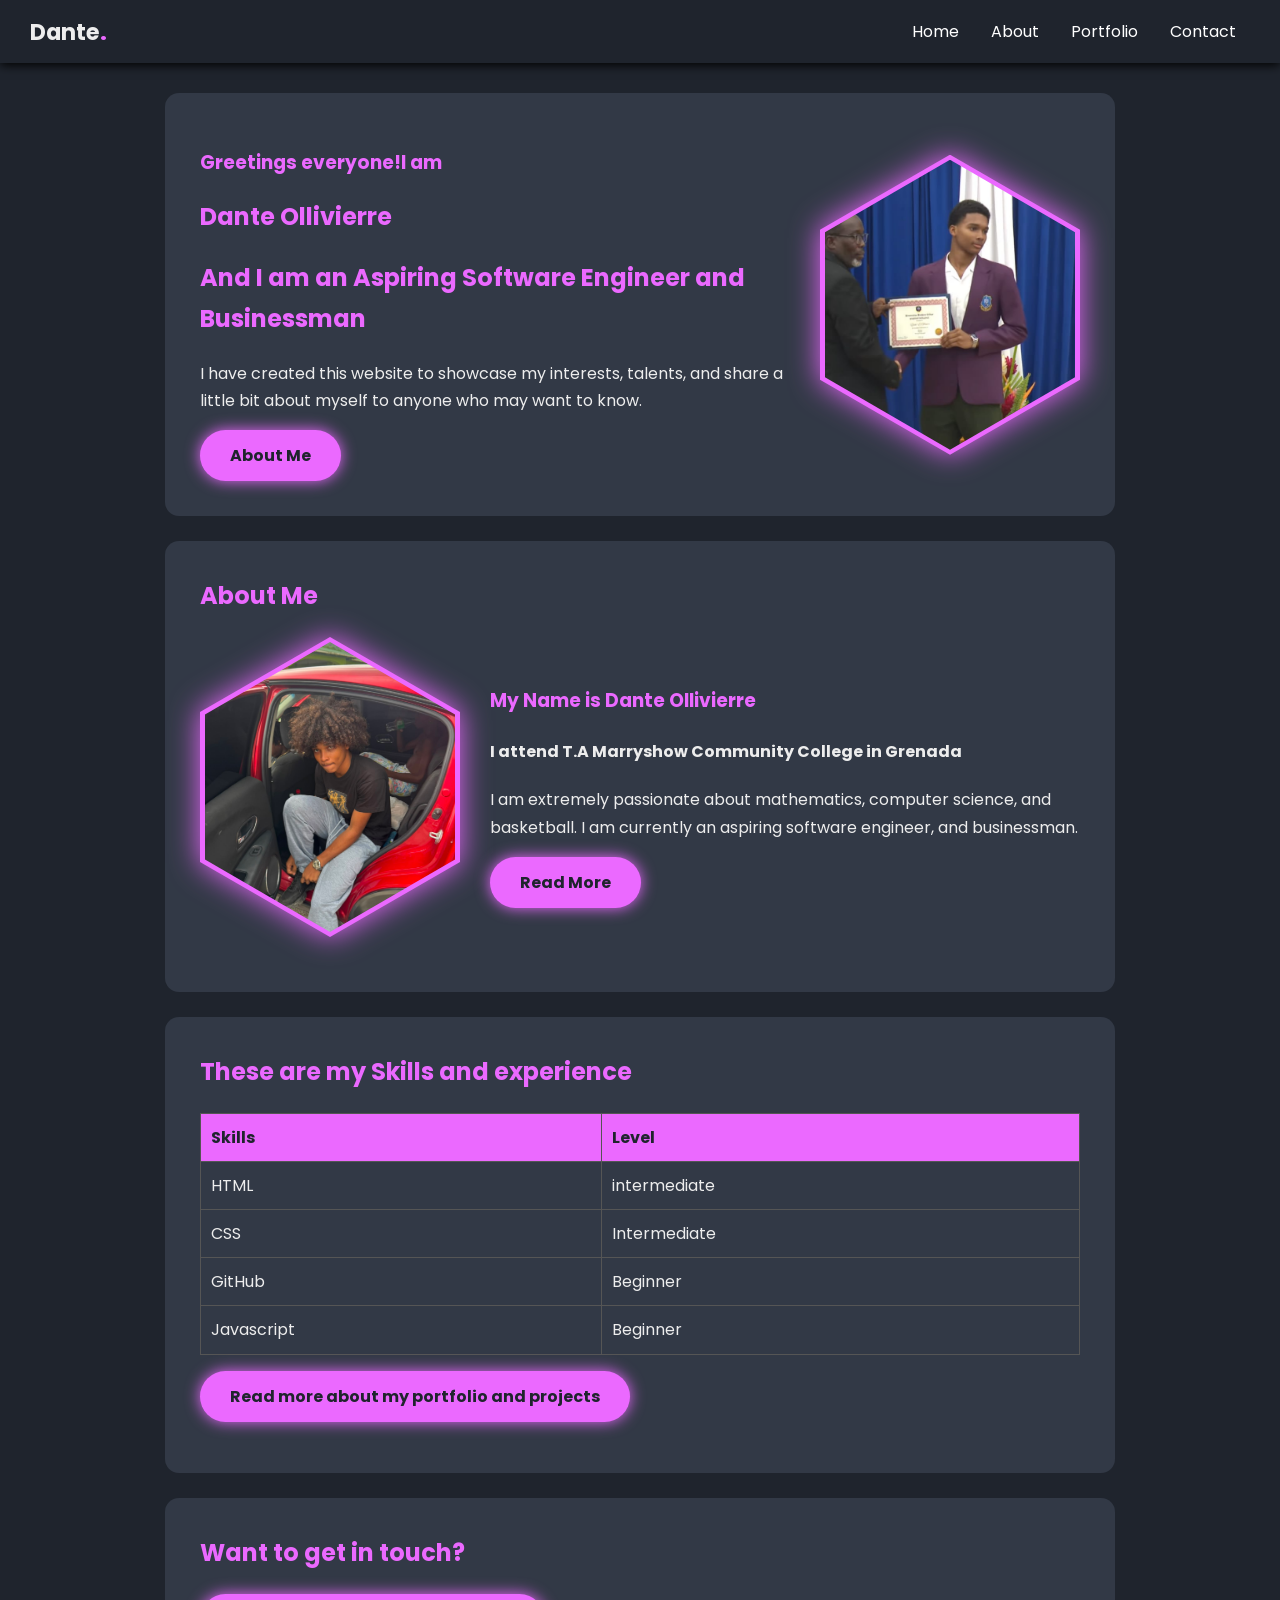
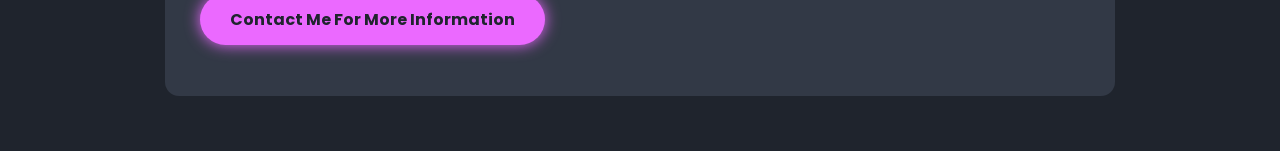
==== index.html @ 209d669c "Add files via upload" ====
<!DOCTYPE html>
<html lang="en">
<head>
  <meta charset="UTF-8">
  <meta name="viewport" content="width=device-width, initial-scale=1.0">
  <title>Dante Ollivierre | Personal Website</title>
  <link href="https://fonts.googleapis.com/css2?family=Poppins:wght@400;700&display=swap" rel="stylesheet">
  <link rel="stylesheet" href="style.css">
</head>

<body>
  <nav>
    <span class="logo">Dante<span class="accent">.</span></span>
    <ul>
      <li><a href="index.html">Home</a></li>
      <li><a href="about.html">About</a></li>
      <li><a href="portfolio.html">Portfolio</a></li>
      <li><a href="contact.html">Contact</a></li>
    </ul>
  </nav>

  <main>
    <section id="home" class="hero">
      <div>
        <h3>Greetings everyone!I am </h3>
        <h1>Dante <span class="accent">Ollivierre</span></h1>
        <h2>And I am an Aspiring <span class="accent">Software Engineer and Businessman</span></h2>
        <p> I have created this website to showcase my interests, talents, and share a little bit 
          about myself to anyone who may want to know. 
        </p>
        <a class="btn" href="about.html">About Me</a>
      </div>
      <div class="hex-glow">
        <div class="hex">
          <img src="calm luh grad pic.jpeg" alt="This is a picture of me">
        </div>
      </div>
    </section>

    <section id="about">
      <h2>About Me</h2>
      <div class="split reverse">
        <div>
          <h3> My Name is Dante Ollivierre</h3>
          <h4> I attend T.A Marryshow Community College in Grenada</h4>
          <p> I am extremely passionate about mathematics, computer science, and basketball.
             I am currently an aspiring software engineer, and businessman.
          </p>
          <a class="btn" href="about.html">Read More</a>
        </div>
        <div class="hex-glow">
          <div class="hex">
            <img src="dante's beautiful face.jpeg" alt="This is a picture of me">
          </div>
        </div>
      </div>
    </section>

    <section id="portfolio">
      <h2>These are my Skills and experience </h2>
      <table>
        <tr>
          <th>Skills</th>
          <th>Level</th>
        </tr>
        <tr>
          <td>HTML</td>
          <td>intermediate</td>
        </tr>
        <tr>
          <td>CSS</td>
          <td>Intermediate</td>
        </tr>
        <tr>
          <td>GitHub</td>
          <td>Beginner</td>
        </tr>
        <tr>
            <td>Javascript</td>
            <td>Beginner</td>
        </tr>
      </table>
      <p><a class="btn" href="portfolio.html">Read more about my portfolio and projects</a></p>
    </section>

    <section id="contact">
      <h2> Want to get in touch?</h2>
      <p><a class="btn" href="contact.html">Contact Me For More Information</a></p>
    </section>
  </main>


</body>
</html>
---- style.css ----
:root {
    --bg: #1f242d;
    --panel: #323946;
    --cyan: #eb69ff;
}

body {
    font-family: 'Poppins', Arial, sans-serif;
    line-height: 1.7;
    margin: 0;
    color: #ededed;
    background-color: var(--bg);
}

nav {
    position: sticky;
    top: 0;
    z-index: 10;
    display: flex;
    justify-content: space-between;
    align-items: center;
    padding: 0 30px;
    background-color: var(--bg);
    box-shadow: 0 2px 10px #000;
}

.logo { font-size: 1.4rem; font-weight: bold; }
nav ul { list-style-type: none; margin: 0; padding: 0; }
nav li { display: inline-block; }

nav a {
    display: block;
    padding: 18px 14px;
    text-decoration: none;
    color: white;
    transition: 0.3s;
}

nav a:hover {
    color: var(--cyan);
    text-shadow: 0 0 8px var(--cyan);
}

main {
    max-width: 950px;
    margin: 0 auto;
    padding: 30px 20px;
}

section {
    background-color: var(--panel);
    margin-bottom: 25px;
    padding: 35px;
    border-radius: 14px;
    animation: fadeUp 0.7s ease both;
}

h1, h2 { color: var(--cyan); margin-top: 0; }
h3, .accent { color: var(--cyan); }
a:hover { color: white; }

.btn, .back-link {
    display: inline-block;
    padding: 12px 30px;
    background-color: var(--cyan);
    color: var(--bg);
    font-weight: bold;
    text-decoration: none;
    border-radius: 30px;
    box-shadow: 0 0 15px var(--cyan);
}

.btn:hover, .back-link:hover { color: var(--bg); transform: translateY(-3px); }

img {
    max-width: 100%;
    border-radius: 10px;
    transition: 0.4s;
}

img:hover {
    transform: scale(1.05);
    box-shadow: 0 0 20px var(--cyan);
}

section img { width: 280px; height: 350px; object-fit: cover; }
section > img { display: block; margin: 20px auto; }

.hero, .split { display: flex; align-items: center; gap: 30px; }
.hero > :first-child, .split > :first-child { flex: 1; }
.split { margin: 20px 0; }
.split.reverse { flex-direction: row-reverse; }
.split img { flex-shrink: 0; }

.hex-glow {
    flex-shrink: 0;
    filter: drop-shadow(0 0 15px var(--cyan));
    animation: float 4s ease-in-out infinite;
}

.hex, .hex img { clip-path: polygon(50% 0%, 100% 25%, 100% 75%, 50% 100%, 0% 75%, 0% 25%); }

.hex {
    width: 260px;
    height: 300px;
    padding: 5px;
    box-sizing: border-box;
    background-color: var(--cyan);
}

section .hex img { width: 100%; height: 100%; border-radius: 0; transform: none; box-shadow: none; }

.gallery { display: flex; flex-wrap: wrap; justify-content: center; gap: 20px; margin: 20px 0; }

.gallery img { width: 300px; height: 380px; }

table { border-collapse: collapse; width: 100%; }
th, td { border: 1px solid #555; padding: 10px; text-align: left; }
th { background-color: var(--cyan); color: var(--bg); }

.page-title { text-align: center; margin-bottom: 25px; }
.page-title h1 {
    display: inline-block;
    font-size: 2.8rem;
    margin: 0;
    padding-bottom: 10px;
    border-bottom: 4px solid var(--cyan);
}
.page-title p { color: var(--cyan); font-style: italic; }
.back-wrapper { text-align: center; margin: 30px 0; }
.skip-link { position: absolute; left: -999px; }
.skip-link:focus { left: 10px; top: 10px; z-index: 20; background: var(--cyan); color: var(--bg); padding: 8px 14px; }
figure { margin: 0; }
figcaption { font-size: 0.85rem; font-style: italic; text-align: center; margin-top: 8px; }
caption { padding: 8px; font-style: italic; }

@keyframes fadeUp { from { opacity: 0; transform: translateY(25px); } }
@keyframes float { 50% { transform: translateY(-10px); } }

@media (max-width: 600px) {
    nav { flex-direction: column; padding: 10px 0; }
    .hero, .split, .split.reverse { flex-direction: column; }
    .hex-glow { margin: 0 auto; }
    section img, .gallery img { width: 100%; height: auto; }
}

@media (prefers-reduced-motion: reduce) {
    * { animation: none !important; transition: none !important; }
}
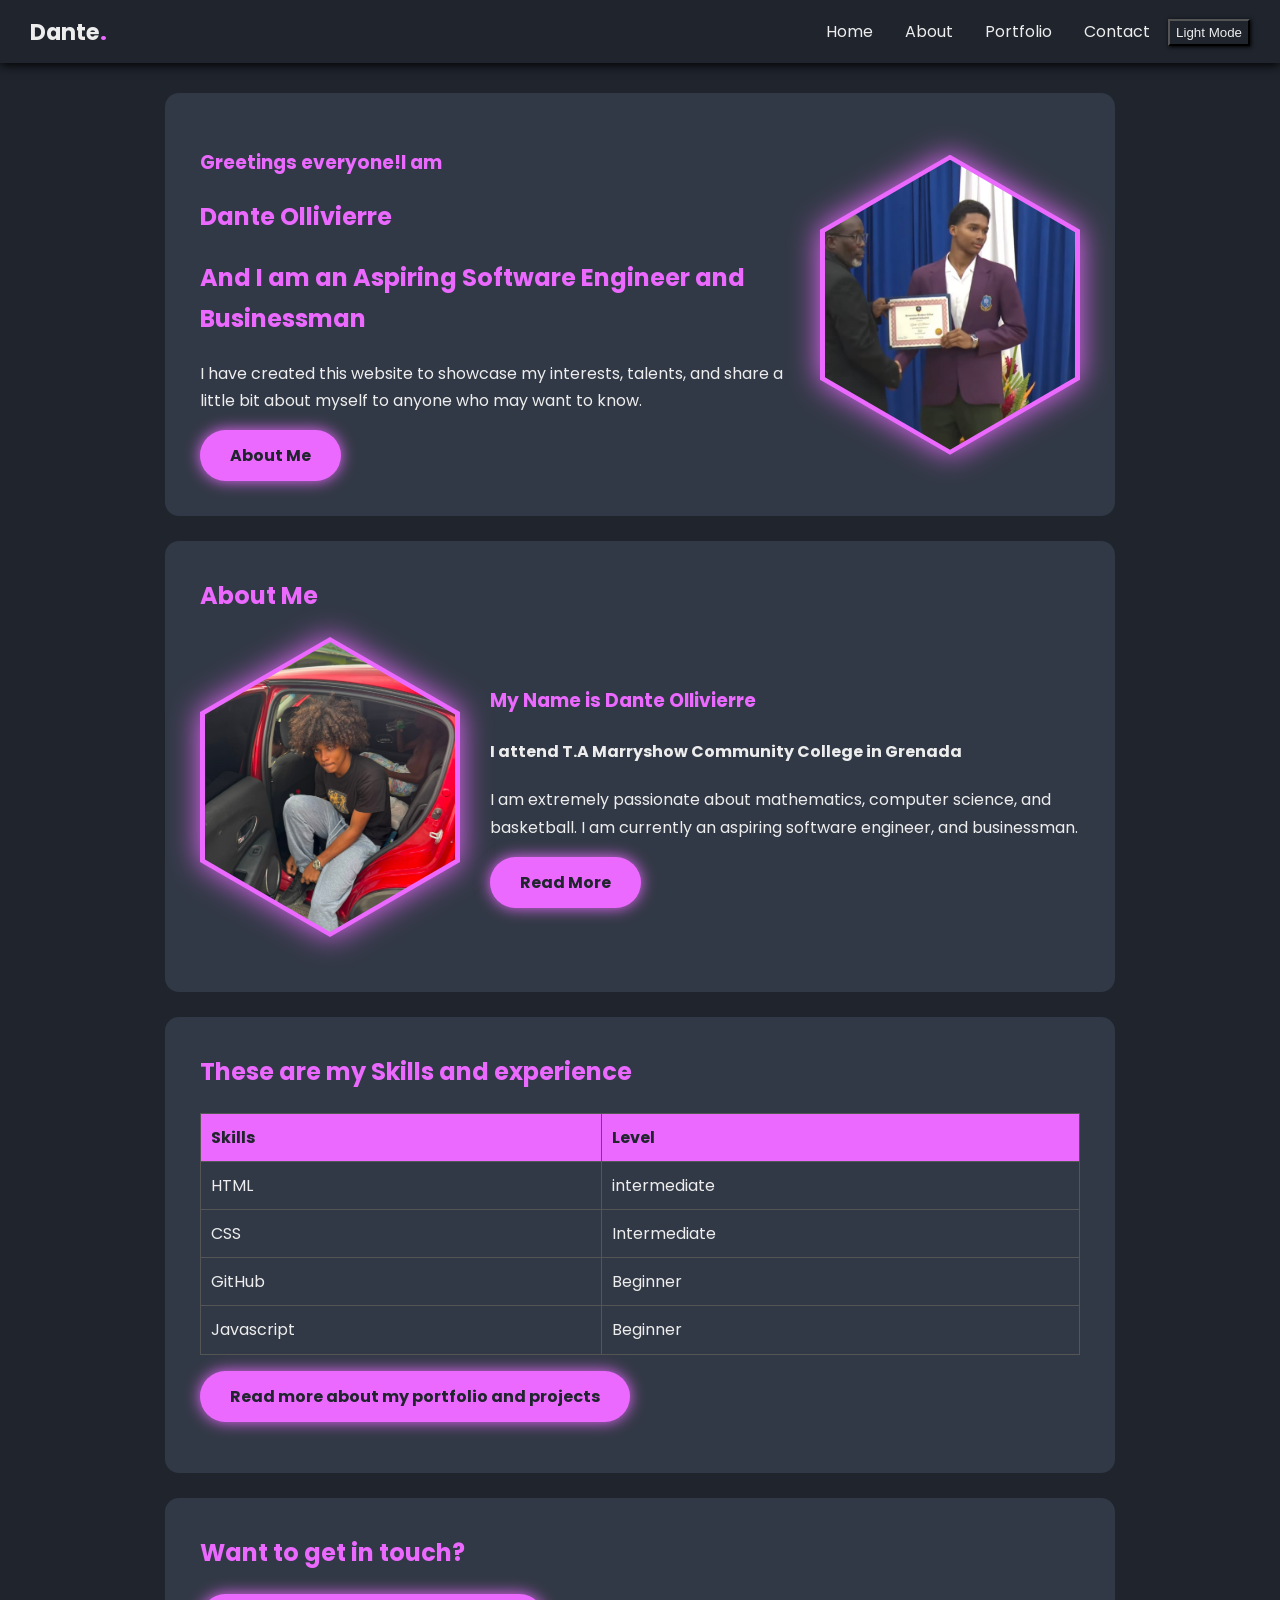
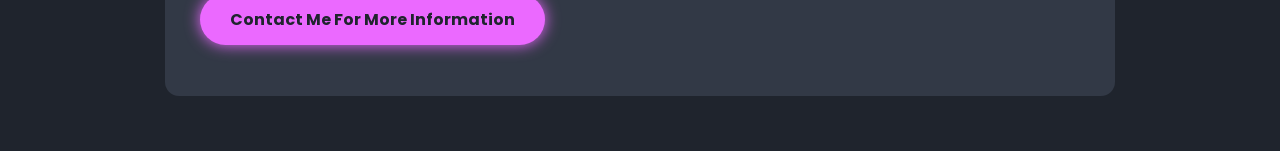
==== commit bfaca92c: "light and dark mode, as well as part of the alert" ====
--- a/index.html
+++ b/index.html
@@ -6,6 +6,7 @@
   <title>Dante Ollivierre | Personal Website</title>
   <link href="https://fonts.googleapis.com/css2?family=Poppins:wght@400;700&display=swap" rel="stylesheet">
   <link rel="stylesheet" href="style.css">
+  <script src="script.js"></script>
 </head>
 
 <body>
@@ -16,6 +17,7 @@
       <li><a href="about.html">About</a></li>
       <li><a href="portfolio.html">Portfolio</a></li>
       <li><a href="contact.html">Contact</a></li>
+      <li><button id="lightModeButton" type="button" name="lightMode">Light Mode</button></li>
     </ul>
   </nav>
 
--- a/style.css
+++ b/style.css
@@ -2,13 +2,22 @@
     --bg: #1f242d;
     --panel: #323946;
     --cyan: #eb69ff;
+    --text: #ededed;
+
+}
+
+[data-theme ="light"]{
+        --bg: #f5f5f5;
+    --panel: #ffffff;
+    --cyan: #c218db;
+    --text: #222222;
 }
 
 body {
     font-family: 'Poppins', Arial, sans-serif;
     line-height: 1.7;
     margin: 0;
-    color: #ededed;
+    color: var(--text);
     background-color: var(--bg);
 }
 
@@ -32,7 +41,7 @@
     display: block;
     padding: 18px 14px;
     text-decoration: none;
-    color: white;
+    color: var(--text);
     transition: 0.3s;
 }
 
@@ -68,6 +77,13 @@
     text-decoration: none;
     border-radius: 30px;
     box-shadow: 0 0 15px var(--cyan);
+}
+
+#lightModeButton{
+    background: transparent;
+    color: var(--text);
+    box-shadow: 1px 1px 4px black;
+    padding: 4px 6px 4px 6px;
 }
 
 .btn:hover, .back-link:hover { color: var(--bg); transform: translateY(-3px); }
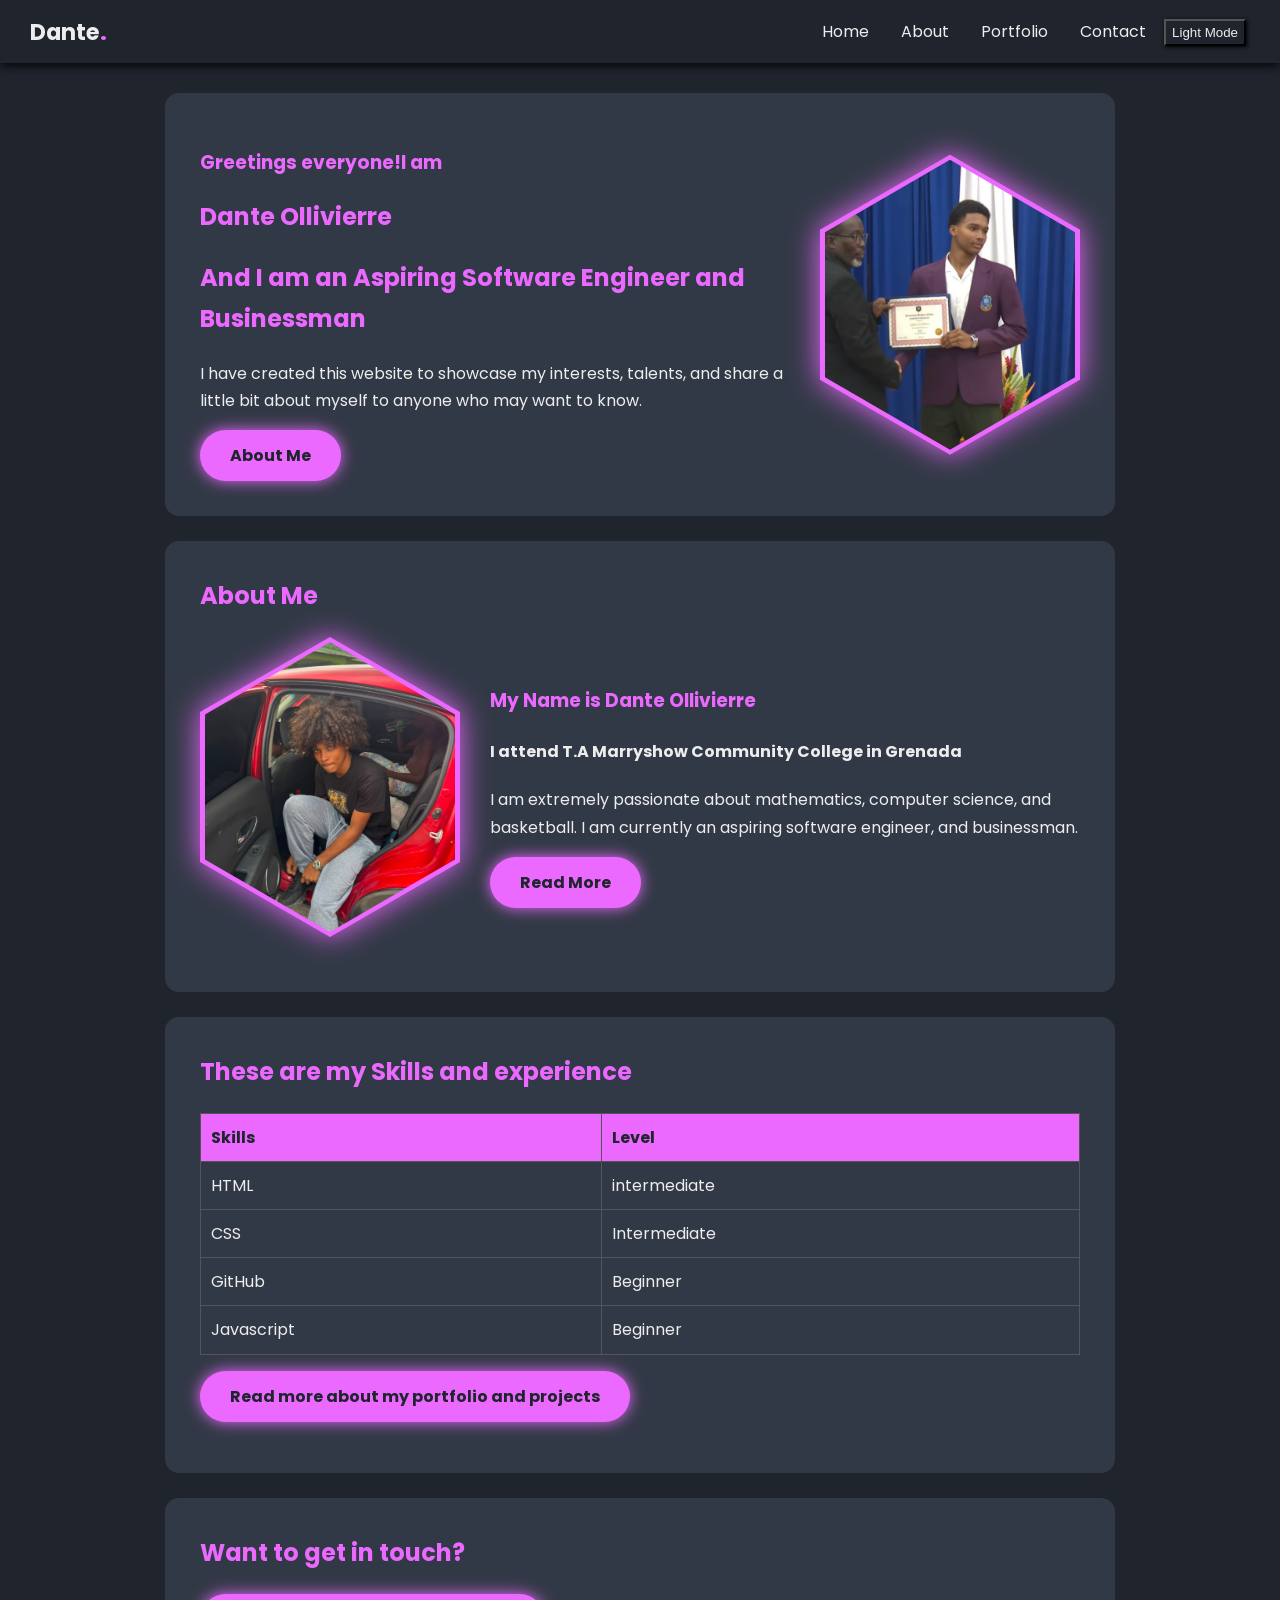
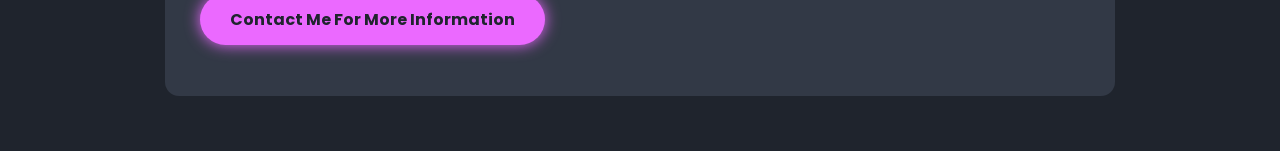
==== commit 990c68c1: "trying to add the clock" ====
--- a/index.html
+++ b/index.html
@@ -18,6 +18,8 @@
       <li><a href="portfolio.html">Portfolio</a></li>
       <li><a href="contact.html">Contact</a></li>
       <li><button id="lightModeButton" type="button" name="lightMode">Light Mode</button></li>
+      <li><p id="clock"></p></li>
+      
     </ul>
   </nav>
 
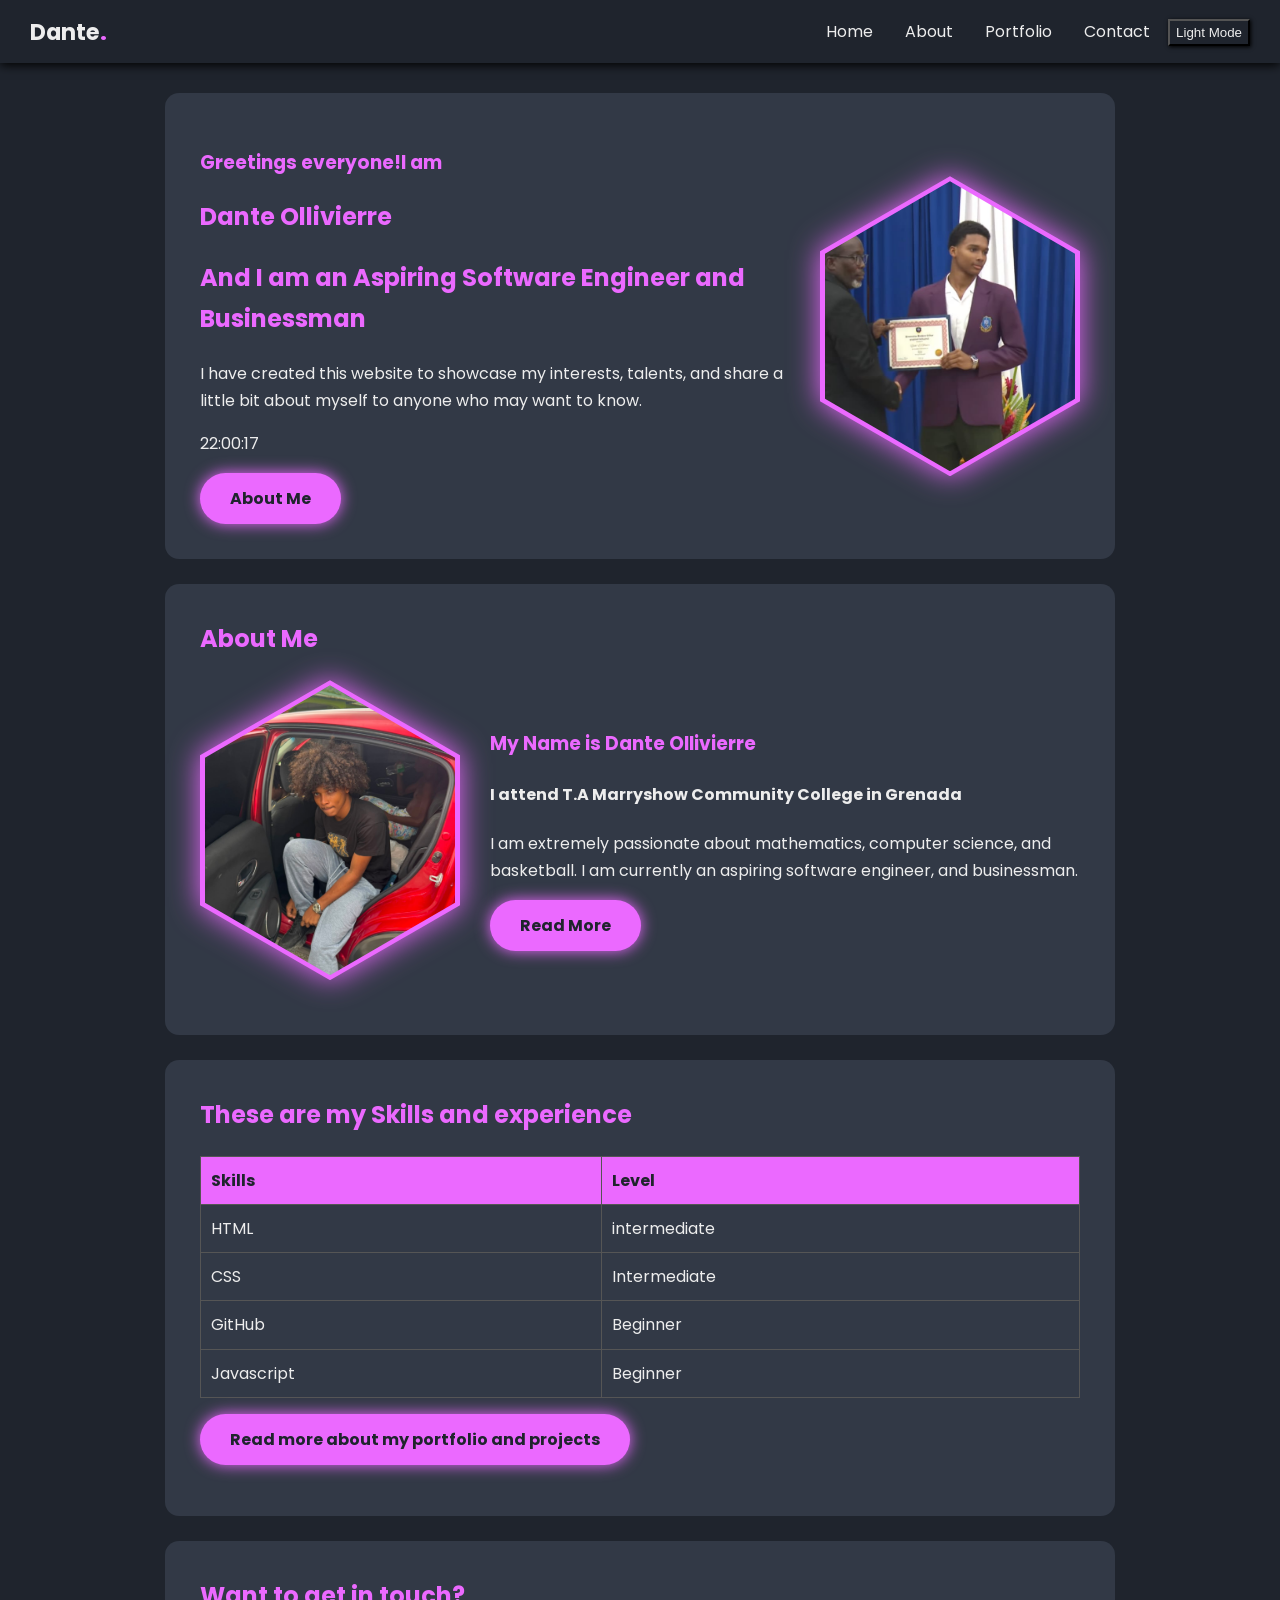
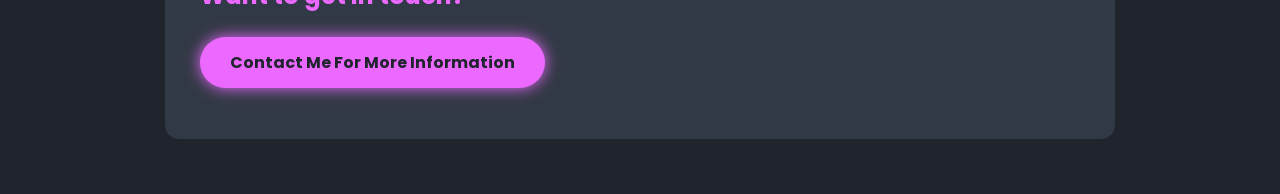
==== commit 44c0513a: "running clock" ====
--- a/index.html
+++ b/index.html
@@ -18,7 +18,7 @@
       <li><a href="portfolio.html">Portfolio</a></li>
       <li><a href="contact.html">Contact</a></li>
       <li><button id="lightModeButton" type="button" name="lightMode">Light Mode</button></li>
-      <li><p id="clock"></p></li>
+    
       
     </ul>
   </nav>
@@ -32,6 +32,7 @@
         <p> I have created this website to showcase my interests, talents, and share a little bit 
           about myself to anyone who may want to know. 
         </p>
+        <p id="clock"></p>
         <a class="btn" href="about.html">About Me</a>
       </div>
       <div class="hex-glow">
